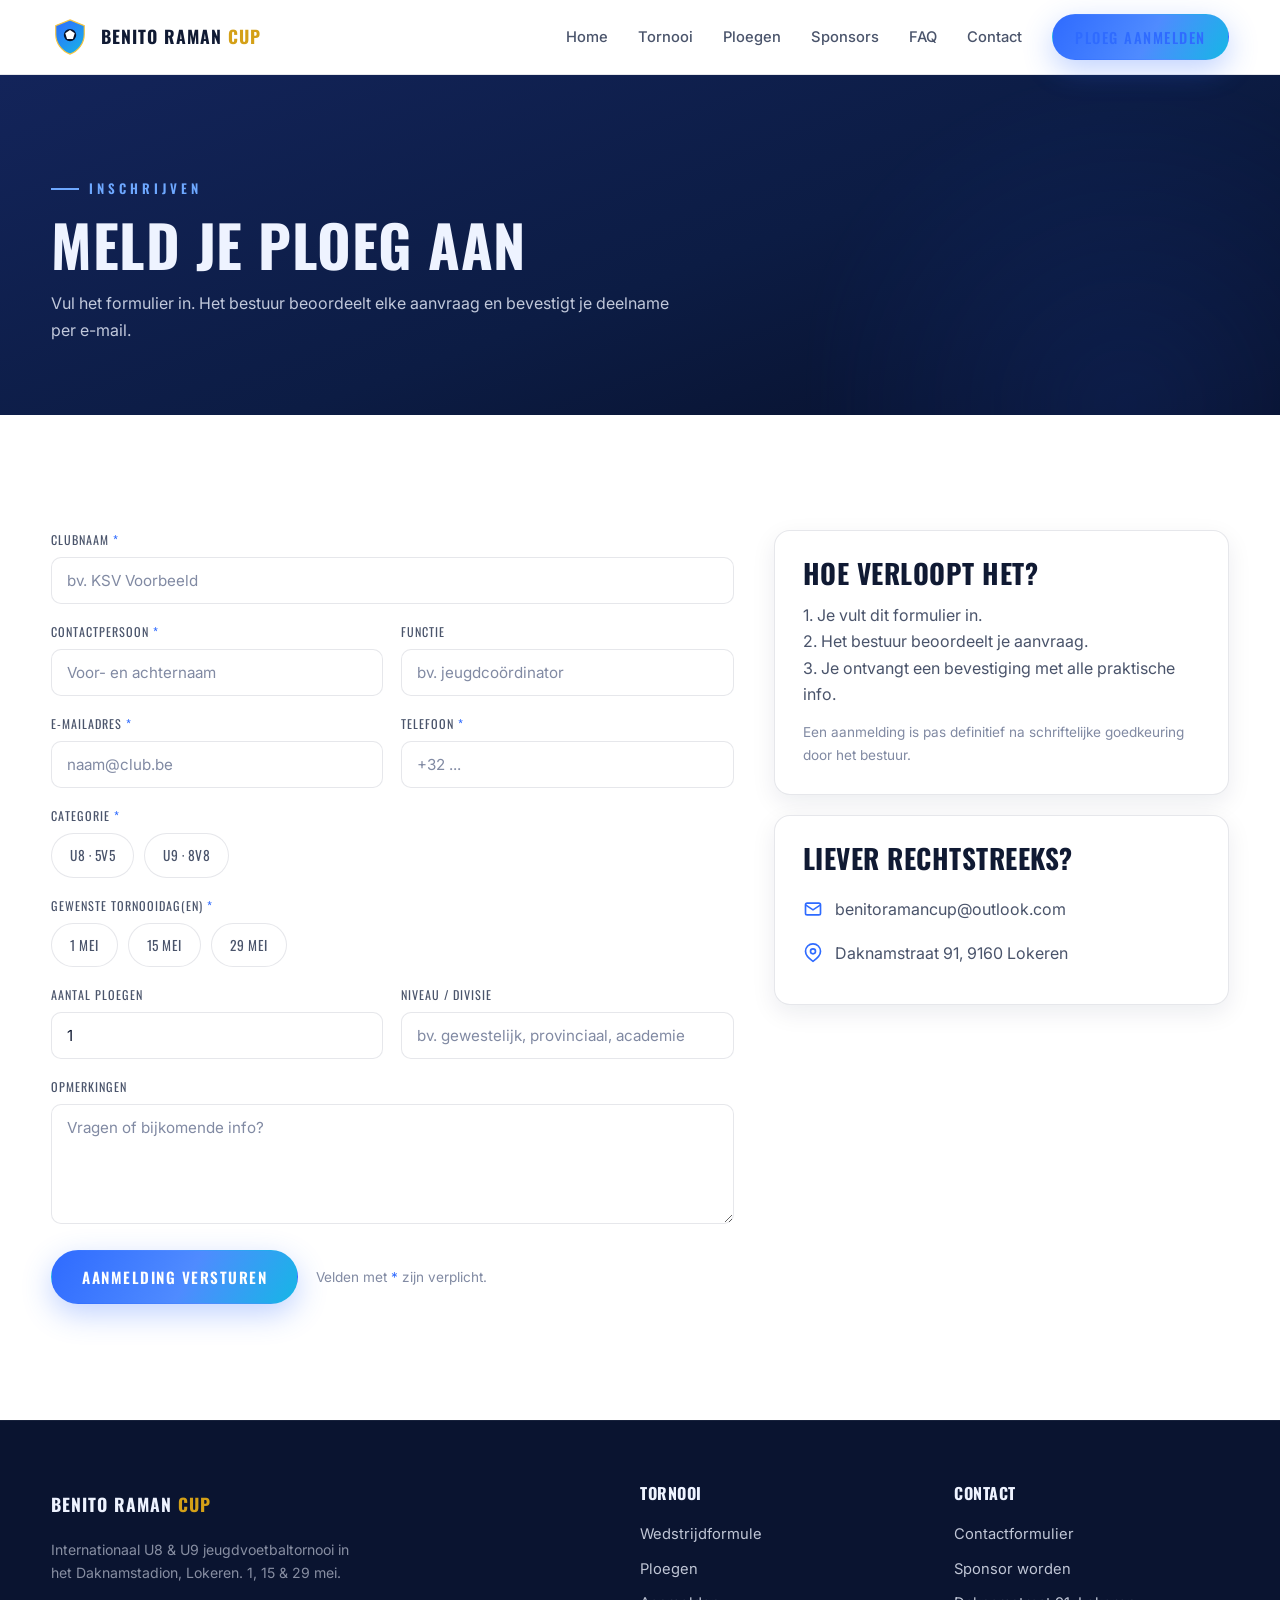
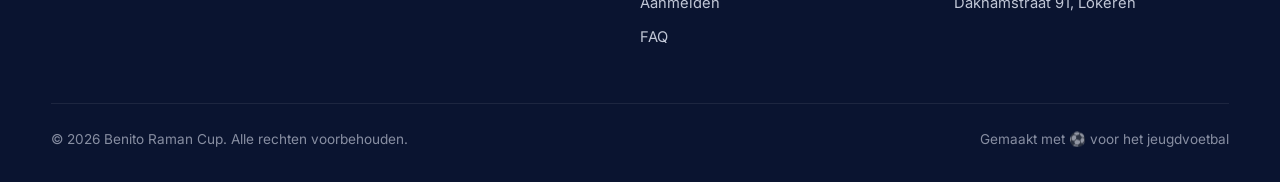
==== aanmelden.html @ d463234b "Initial commit" ====
<!DOCTYPE html>
<html lang="nl">
<head>
  <meta charset="UTF-8" />
  <meta name="viewport" content="width=device-width, initial-scale=1.0" />
  <title>Ploeg aanmelden — Benito Raman Cup</title>
  <meta name="description" content="Meld je ploeg aan voor de Benito Raman Cup. Na goedkeuring door het bestuur ontvang je alle praktische info." />
  <link rel="preconnect" href="https://fonts.googleapis.com" />
  <link rel="preconnect" href="https://fonts.gstatic.com" crossorigin />
  <link href="https://fonts.googleapis.com/css2?family=Oswald:wght@400;500;600;700&family=Inter:wght@400;500;600;700&display=swap" rel="stylesheet" />
  <link rel="stylesheet" href="assets/css/style.css" />
</head>
<body>

  <header class="nav">
    <div class="container nav-inner">
      <a href="index.html" class="brand">
        <svg class="crest" viewBox="0 0 40 40" fill="none" xmlns="http://www.w3.org/2000/svg" aria-hidden="true">
          <path d="M20 2l15 6v9c0 9.5-6.2 17.8-15 21C11.2 34.8 5 26.5 5 17V8l15-6z" fill="url(#cg)" stroke="#f5c542" stroke-width="1.2"/>
          <circle cx="20" cy="18" r="6.5" fill="#07112a"/>
          <path d="M20 12.5l5 3.6-1.9 5.9h-6.2L15 16.1 20 12.5z" fill="#fff"/>
          <defs><linearGradient id="cg" x1="5" y1="2" x2="35" y2="38" gradientUnits="userSpaceOnUse"><stop stop-color="#2f6bff"/><stop offset="1" stop-color="#16b6e6"/></linearGradient></defs>
        </svg>
        <b>BENITO RAMAN <span>CUP</span></b>
      </a>
      <nav class="nav-links" id="navLinks">
        <a href="index.html">Home</a>
        <a href="tornooi.html">Tornooi</a>
        <a href="ploegen.html">Ploegen</a>
        <a href="sponsors.html">Sponsors</a>
        <a href="faq.html">FAQ</a>
        <a href="contact.html">Contact</a>
        <a href="aanmelden.html" class="btn btn-primary active" style="padding:10px 22px;">Ploeg aanmelden</a>
      </nav>
      <button class="nav-toggle" id="navToggle" aria-label="Menu">
        <svg width="26" height="26" viewBox="0 0 24 24" fill="none" stroke="currentColor" stroke-width="2"><line x1="3" y1="6" x2="21" y2="6"/><line x1="3" y1="12" x2="21" y2="12"/><line x1="3" y1="18" x2="21" y2="18"/></svg>
      </button>
    </div>
  </header>

  <section class="page-hero">
    <div class="hero-glow"></div>
    <div class="container page-hero-inner">
      <span class="eyebrow">Inschrijven</span>
      <h1>Meld je ploeg aan</h1>
      <p>Vul het formulier in. Het bestuur beoordeelt elke aanvraag en bevestigt je deelname per e-mail.</p>
    </div>
  </section>

  <section>
    <div class="container form-layout">
      <div class="reveal">
        <form class="form" data-web3form action="https://api.web3forms.com/submit" method="POST">
          <!-- VERVANG onderstaande key door je gratis Web3Forms access key (zie web3forms.com) -->
          <input type="hidden" name="access_key" value="VERVANG-DOOR-WEB3FORMS-ACCESS-KEY" />
          <input type="hidden" name="subject" value="Nieuwe ploegaanmelding — Benito Raman Cup" />
          <input type="hidden" name="from_name" value="Benito Raman Cup — Aanmelding" />
          <input type="checkbox" name="botcheck" class="honeypot" tabindex="-1" autocomplete="off" />

          <div class="form-grid">
            <div class="field full">
              <label for="club">Clubnaam <span class="req">*</span></label>
              <input type="text" id="club" name="Clubnaam" required placeholder="bv. KSV Voorbeeld" />
            </div>
            <div class="field">
              <label for="contact">Contactpersoon <span class="req">*</span></label>
              <input type="text" id="contact" name="Contactpersoon" required placeholder="Voor- en achternaam" />
            </div>
            <div class="field">
              <label for="role">Functie</label>
              <input type="text" id="role" name="Functie" placeholder="bv. jeugdcoördinator" />
            </div>
            <div class="field">
              <label for="email">E-mailadres <span class="req">*</span></label>
              <input type="email" id="email" name="E-mail" required placeholder="naam@club.be" />
            </div>
            <div class="field">
              <label for="phone">Telefoon <span class="req">*</span></label>
              <input type="tel" id="phone" name="Telefoon" required placeholder="+32 ..." />
            </div>

            <div class="field full">
              <label>Categorie <span class="req">*</span></label>
              <div class="choice-row">
                <label class="choice"><input type="checkbox" name="Categorie U8" value="U8" /><span>U8 · 5v5</span></label>
                <label class="choice"><input type="checkbox" name="Categorie U9" value="U9" /><span>U9 · 8v8</span></label>
              </div>
            </div>

            <div class="field full">
              <label>Gewenste tornooidag(en) <span class="req">*</span></label>
              <div class="choice-row">
                <label class="choice"><input type="checkbox" name="Editie 1 mei" value="1 mei" /><span>1 mei</span></label>
                <label class="choice"><input type="checkbox" name="Editie 15 mei" value="15 mei" /><span>15 mei</span></label>
                <label class="choice"><input type="checkbox" name="Editie 29 mei" value="29 mei" /><span>29 mei</span></label>
              </div>
            </div>

            <div class="field">
              <label for="teams">Aantal ploegen</label>
              <input type="number" id="teams" name="Aantal ploegen" min="1" value="1" />
            </div>
            <div class="field">
              <label for="level">Niveau / divisie</label>
              <input type="text" id="level" name="Niveau" placeholder="bv. gewestelijk, provinciaal, academie" />
            </div>

            <div class="field full">
              <label for="msg">Opmerkingen</label>
              <textarea id="msg" name="Opmerkingen" placeholder="Vragen of bijkomende info?"></textarea>
            </div>
          </div>

          <div class="form-actions">
            <button type="submit" class="btn btn-primary">Aanmelding versturen</button>
            <span class="form-note">Velden met <span style="color:var(--accent);">*</span> zijn verplicht.</span>
          </div>
          <div class="form-feedback" role="status" aria-live="polite"></div>
        </form>
      </div>

      <aside class="reveal" style="display:flex;flex-direction:column;gap:20px;">
        <div class="info-card">
          <h3>Hoe verloopt het?</h3>
          <p style="margin-bottom:14px;">1. Je vult dit formulier in.<br/>2. Het bestuur beoordeelt je aanvraag.<br/>3. Je ontvangt een bevestiging met alle praktische info.</p>
          <p class="form-note">Een aanmelding is pas definitief na schriftelijke goedkeuring door het bestuur.</p>
        </div>
        <div class="info-card">
          <h3>Liever rechtstreeks?</h3>
          <div class="info-line">
            <svg width="20" height="20" viewBox="0 0 24 24" fill="none" stroke="currentColor" stroke-width="2"><rect x="3" y="5" width="18" height="14" rx="2"/><path d="m3 7 9 6 9-6"/></svg>
            <a href="mailto:benitoramancup@outlook.com">benitoramancup@outlook.com</a>
          </div>
          <div class="info-line">
            <svg width="20" height="20" viewBox="0 0 24 24" fill="none" stroke="currentColor" stroke-width="2"><path d="M21 10c0 6-9 12-9 12s-9-6-9-12a9 9 0 0 1 18 0Z"/><circle cx="12" cy="10" r="3"/></svg>
            Daknamstraat 91, 9160 Lokeren
          </div>
        </div>
      </aside>
    </div>
  </section>

  <footer class="footer">
    <div class="container">
      <div class="footer-grid">
        <div>
          <a href="index.html" class="brand" style="margin-bottom:14px;"><b>BENITO RAMAN <span>CUP</span></b></a>
          <p class="muted" style="max-width:320px;margin-top:10px;">Internationaal U8 &amp; U9 jeugdvoetbaltornooi in het Daknamstadion, Lokeren. 1, 15 &amp; 29 mei.</p>
        </div>
        <div>
          <h4>Tornooi</h4>
          <a href="tornooi.html">Wedstrijdformule</a>
          <a href="ploegen.html">Ploegen</a>
          <a href="aanmelden.html">Aanmelden</a>
          <a href="faq.html">FAQ</a>
        </div>
        <div>
          <h4>Contact</h4>
          <a href="contact.html">Contactformulier</a>
          <a href="sponsors.html">Sponsor worden</a>
          <a href="https://www.google.com/maps/search/?api=1&query=Daknamstraat+91+9160+Lokeren" target="_blank" rel="noopener">Daknamstraat 91, Lokeren</a>
        </div>
      </div>
      <div class="footer-bottom">
        <span>© <span id="year"></span> Benito Raman Cup. Alle rechten voorbehouden.</span>
        <span>Gemaakt met ⚽ voor het jeugdvoetbal</span>
      </div>
    </div>
  </footer>

  <script src="assets/js/main.js"></script>
</body>
</html>
---- assets/css/style.css ----
/* ============================================================
   BENITO RAMAN CUP — Design System
   Licht/wit thema + donkernavy hero. Blauw & goud accenten.
   ============================================================ */

:root {
  /* Lichte basis */
  --bg:        #ffffff;   /* hoofdsecties */
  --bg-2:      #eef2fb;   /* afwisselende lichte secties (subtiele blauwtint) */
  --surface:   #ffffff;   /* kaarten */
  --surface-2: #f5f7fd;
  --line:      rgba(15, 28, 60, 0.10);
  --line-soft: rgba(15, 28, 60, 0.06);

  /* Donkere secties */
  --dark:      #0a1430;
  --grad-dark: linear-gradient(160deg, #13245a 0%, #0c1c44 55%, #070f28 100%);

  /* Tekst op licht */
  --text:      #101a33;
  --text-soft: #4a546b;
  --text-dim:  #818aa3;
  /* Tekst op donker */
  --on-dark:        #eef3ff;
  --on-dark-soft:   rgba(238, 243, 255, 0.80);
  --on-dark-dim:    rgba(238, 243, 255, 0.55);

  /* Accenten */
  --accent:    #2f6bff;   /* electric blue */
  --accent-2:  #16b6e6;   /* cyan */
  --gold:      #d4a017;   /* goud (tekst op licht) */
  --gold-fill: #f5c542;   /* goud (vlakken) */
  --gold-soft: #ffe9a8;

  --grad-cl:   linear-gradient(120deg, #2f6bff 0%, #4f8bff 55%, #16b6e6 100%);
  --grad-gold: linear-gradient(120deg, #f5c542 0%, #ffe9a8 100%);

  /* Typografie */
  --font-display: 'Oswald', 'Arial Narrow', sans-serif;
  --font-body:    'Inter', system-ui, -apple-system, sans-serif;

  /* Maatvoering */
  --maxw: 1180px;
  --radius:    16px;
  --radius-sm: 10px;
  --shadow:    0 18px 50px rgba(15, 28, 60, 0.12);
  --shadow-sm: 0 8px 24px rgba(15, 28, 60, 0.08);
}

/* ---------- Reset ---------- */
*, *::before, *::after { box-sizing: border-box; margin: 0; padding: 0; }
html { scroll-behavior: smooth; }
body {
  font-family: var(--font-body);
  background: var(--bg);
  color: var(--text);
  line-height: 1.65;
  -webkit-font-smoothing: antialiased;
  overflow-x: hidden;
}
img { max-width: 100%; display: block; }
a { color: inherit; text-decoration: none; }
ul { list-style: none; }

/* ---------- Typografie ---------- */
h1, h2, h3, h4 {
  font-family: var(--font-display);
  font-weight: 700;
  line-height: 1.05;
  letter-spacing: 0.5px;
  text-transform: uppercase;
  color: var(--text);
}
h1 { font-size: clamp(2.6rem, 7vw, 5.2rem); }
h2 { font-size: clamp(2rem, 4.5vw, 3.2rem); }
h3 { font-size: clamp(1.3rem, 2.4vw, 1.7rem); }
p  { color: var(--text-soft); }

.eyebrow {
  font-family: var(--font-display);
  text-transform: uppercase;
  letter-spacing: 4px;
  font-size: 0.82rem;
  font-weight: 600;
  color: var(--accent);
  display: inline-flex;
  align-items: center;
  gap: 10px;
}
.eyebrow::before {
  content: "";
  width: 28px; height: 2px;
  background: var(--accent);
  display: inline-block;
}

.text-gold { color: var(--gold); }
.gradient-text {
  background: var(--grad-cl);
  -webkit-background-clip: text;
  background-clip: text;
  color: transparent;
}

/* ---------- Donkere secties ---------- */
.dark { background: var(--grad-dark); color: var(--on-dark); }
.dark h1, .dark h2, .dark h3, .dark h4 { color: var(--on-dark); }
.dark p { color: var(--on-dark-soft); }
.dark .eyebrow { color: #6ea8ff; }
.dark .eyebrow::before { background: #6ea8ff; }

/* ---------- Layout ---------- */
.container { width: min(var(--maxw), 92vw); margin-inline: auto; }
section { padding: clamp(64px, 9vw, 120px) 0; position: relative; }
.section-head { max-width: 640px; margin-bottom: 56px; }
.section-head.center { margin-inline: auto; text-align: center; }
.section-head h2 { margin: 14px 0 16px; }
.bg-alt { background: var(--bg-2); border-block: 1px solid var(--line); }

/* ---------- Buttons ---------- */
.btn {
  display: inline-flex; align-items: center; gap: 10px;
  font-family: var(--font-display);
  text-transform: uppercase;
  letter-spacing: 1.5px;
  font-weight: 600;
  font-size: 0.95rem;
  padding: 15px 30px;
  border-radius: 50px;
  border: 1px solid transparent;
  cursor: pointer;
  transition: transform .18s ease, box-shadow .18s ease, background .18s ease;
}
.btn:hover { transform: translateY(-2px); }
.btn-primary {
  background: var(--grad-cl);
  color: #ffffff;
  box-shadow: 0 10px 30px rgba(47, 107, 255, 0.30);
}
.btn-primary:hover { box-shadow: 0 16px 40px rgba(47, 107, 255, 0.42); }
.btn-gold {
  background: var(--grad-gold);
  color: #3a2c00;
  box-shadow: 0 10px 30px rgba(245, 197, 66, 0.3);
}
.btn-ghost {
  background: transparent;
  color: var(--text);
  border-color: var(--line);
}
.btn-ghost:hover { background: rgba(15,28,60,0.04); }
.dark .btn-ghost { color: var(--on-dark); border-color: rgba(255,255,255,0.22); }
.dark .btn-ghost:hover { background: rgba(255,255,255,0.08); }

/* ---------- Navbar ---------- */
.nav {
  position: sticky; top: 0; z-index: 100;
  backdrop-filter: blur(14px);
  background: rgba(255, 255, 255, 0.82);
  border-bottom: 1px solid var(--line);
}
.nav-inner {
  display: flex; align-items: center; justify-content: space-between;
  height: 74px;
}
.brand { display: flex; align-items: center; gap: 12px; font-family: var(--font-display); text-transform: uppercase; color: var(--text); }
.brand .crest { width: 38px; height: 38px; }
.brand b { font-weight: 700; letter-spacing: 1px; font-size: 1.1rem; }
.brand span { color: var(--gold); }
.nav-links { display: flex; align-items: center; gap: 30px; }
.nav-links a {
  font-size: 0.92rem; color: var(--text-soft);
  font-weight: 500; transition: color .15s;
  position: relative;
}
.nav-links a:hover { color: var(--text); }
.nav-links a.active { color: var(--accent); }
.nav-toggle { display: none; background: none; border: 0; color: var(--text); cursor: pointer; }

/* ---------- Hero (donkernavy) ---------- */
.hero {
  position: relative;
  min-height: 92vh;
  display: flex; align-items: center;
  overflow: hidden;
  background: var(--grad-dark);
  color: var(--on-dark);
  padding-block: 60px;
}
.hero h1, .hero h2, .hero h3 { color: var(--on-dark); }
.hero p { color: var(--on-dark-soft); }
.hero .eyebrow { color: #6ea8ff; }
.hero .eyebrow::before { background: #6ea8ff; }
.hero-bg { position: absolute; inset: 0; z-index: 0; }
.hero-bg svg { width: 100%; height: 100%; }
.hero-glow {
  position: absolute; z-index: 0;
  width: 70vw; height: 70vw; max-width: 900px; max-height: 900px;
  right: -15%; top: -25%;
  background: radial-gradient(circle, rgba(47,107,255,0.32), transparent 62%);
  filter: blur(20px); pointer-events: none;
}
.hero-glow.two {
  left: -20%; right: auto; top: auto; bottom: -30%;
  background: radial-gradient(circle, rgba(22,182,230,0.22), transparent 62%);
}
.hero-inner { position: relative; z-index: 2; max-width: 760px; }
.hero h1 { margin: 18px 0 22px; }
.hero h1 .line2 { display: block; }
.hero-lead { font-size: clamp(1.05rem, 1.6vw, 1.25rem); max-width: 560px; margin-bottom: 34px; }
.hero-cta { display: flex; gap: 16px; flex-wrap: wrap; }
.hero-dates-label {
  font-family: var(--font-display); text-transform: uppercase; letter-spacing: 3px;
  font-size: .72rem; color: var(--on-dark-dim); margin: 44px 0 14px;
}
.hero-dates {
  display: flex; gap: 14px; flex-wrap: wrap;
}
.date-chip {
  display: flex; align-items: center; gap: 12px;
  background: rgba(255,255,255,0.05); border: 1px solid rgba(255,255,255,0.14);
  border-radius: 14px; padding: 12px 18px;
}
.date-chip .ed {
  font-family: var(--font-display); text-transform: uppercase; letter-spacing: 1px;
  font-size: .66rem; color: var(--on-dark-dim);
  border-right: 1px solid rgba(255,255,255,0.16); padding-right: 12px;
}
.date-chip .dt {
  font-family: var(--font-display); text-transform: uppercase; letter-spacing: 1px;
  font-size: 1.25rem; color: var(--gold-fill); line-height: 1;
}

/* ---------- Cards / grids ---------- */
.grid { display: grid; gap: 24px; }
.grid-3 { grid-template-columns: repeat(3, 1fr); }
.grid-4 { grid-template-columns: repeat(4, 1fr); }

.card {
  background: var(--surface);
  border: 1px solid var(--line);
  border-radius: var(--radius);
  padding: 30px;
  box-shadow: var(--shadow-sm);
  transition: transform .2s ease, border-color .2s ease, box-shadow .2s ease;
  position: relative;
  overflow: hidden;
}
.card:hover { transform: translateY(-5px); border-color: rgba(47,107,255,0.4); box-shadow: var(--shadow); }
.card .num {
  font-family: var(--font-display);
  font-size: 3rem; line-height: 1;
  background: var(--grad-cl);
  -webkit-background-clip: text; background-clip: text; color: transparent;
  margin-bottom: 12px;
}
.card h3 { margin-bottom: 10px; }
.card p { font-size: 0.96rem; }

/* Tournament day cards */
.day-card { display: flex; flex-direction: column; gap: 8px; }
.day-card .tag {
  align-self: flex-start;
  font-family: var(--font-display); text-transform: uppercase;
  letter-spacing: 1.5px; font-size: 0.72rem; font-weight: 600;
  padding: 6px 12px; border-radius: 50px;
  background: rgba(47,107,255,0.10); color: var(--accent);
  border: 1px solid rgba(47,107,255,0.22); margin-bottom: 6px;
}
.day-card .date { font-family: var(--font-display); font-size: 2.4rem; color: var(--text); }
.day-card .date span { color: var(--gold); }

/* ---------- Teams ---------- */
.teams-row { display: flex; flex-wrap: wrap; gap: 18px; justify-content: center; }
.team-chip {
  display: flex; align-items: center; gap: 12px;
  background: var(--surface); border: 1px solid var(--line);
  border-radius: 50px; padding: 12px 22px 12px 14px;
  font-family: var(--font-display); text-transform: uppercase;
  letter-spacing: 1px; font-size: 0.95rem;
  box-shadow: var(--shadow-sm);
  transition: border-color .2s, transform .2s;
}
.team-chip:hover { border-color: var(--gold); transform: translateY(-3px); }
.team-chip .badge {
  width: 34px; height: 34px; border-radius: 50%;
  display: grid; place-items: center;
  background: var(--grad-cl); color: #fff;
  font-weight: 700; font-size: 0.85rem;
}

/* ---------- Format / bracket teaser ---------- */
.format-stages { display: grid; grid-template-columns: repeat(3,1fr); gap: 20px; margin-top: 20px;}
.stage {
  border: 1px solid var(--line); border-radius: var(--radius-sm);
  padding: 22px; background: var(--surface); box-shadow: var(--shadow-sm);
}
.stage .pill {
  display:inline-block; font-family:var(--font-display); text-transform:uppercase;
  letter-spacing:1px; font-size:.72rem; font-weight:600; padding:5px 12px; border-radius:50px;
  margin-bottom:12px;
}
.pill.cl { background:rgba(47,107,255,.12); color:#1d4ed8; }
.pill.el { background:rgba(212,160,23,.15); color:#a16207; }
.pill.cf { background:rgba(22,182,230,.14); color:#0e7490; }

/* ---------- Location ---------- */
.location-card {
  display: grid; grid-template-columns: 1.1fr 1fr; gap: 0;
  border: 1px solid var(--line); border-radius: var(--radius);
  overflow: hidden; background: var(--surface); box-shadow: var(--shadow);
}
.location-info { padding: clamp(28px, 4vw, 48px); }
.location-info h2 { margin-bottom: 18px; }
.location-info .addr { color: var(--text); font-size: 1.1rem; margin: 8px 0 24px; font-weight: 600; }
.location-map { min-height: 320px; background: var(--dark); position: relative; }
.location-map svg { width:100%; height:100%; }

/* ---------- CTA band (donkernavy) ---------- */
.cta-band {
  border-radius: var(--radius);
  background: var(--grad-dark);
  padding: clamp(40px, 6vw, 72px);
  text-align: center;
  color: var(--on-dark);
  position: relative; overflow: hidden;
  border: 1px solid rgba(255,255,255,0.06);
}
.cta-band h2 { color: var(--on-dark); }
.cta-band p { color: var(--on-dark-soft); max-width: 520px; margin: 14px auto 30px; }

/* ---------- Footer (donkernavy) ---------- */
.footer { background: var(--dark); color: var(--on-dark); border-top: 1px solid rgba(255,255,255,0.06); padding: 64px 0 32px; }
.footer .brand { color: var(--on-dark); }
.footer-grid { display: grid; grid-template-columns: 2fr 1fr 1fr; gap: 40px; }
.footer h4 { font-size: 1rem; margin-bottom: 16px; color: var(--on-dark); }
.footer a { color: var(--on-dark-soft); font-size: 0.92rem; display: block; padding: 5px 0; transition: color .15s; }
.footer a:hover { color: var(--gold-fill); }
.footer .muted { color: var(--on-dark-dim); font-size: 0.88rem; }
.footer-bottom {
  margin-top: 48px; padding-top: 24px; border-top: 1px solid rgba(255,255,255,0.08);
  display: flex; justify-content: space-between; flex-wrap: wrap; gap: 12px;
  color: var(--on-dark-dim); font-size: 0.85rem;
}

/* ---------- Reveal animation ---------- */
.reveal { opacity: 0; transform: translateY(24px); transition: opacity .6s ease, transform .6s ease; }
.reveal.in { opacity: 1; transform: none; }

/* ---------- Responsive ---------- */
@media (max-width: 900px) {
  .grid-3, .grid-4, .format-stages { grid-template-columns: 1fr 1fr; }
  .location-card { grid-template-columns: 1fr; }
  .footer-grid { grid-template-columns: 1fr 1fr; }
}
@media (max-width: 620px) {
  .nav-links { display: none; }
  .nav-toggle { display: block; }
  .grid-3, .grid-4, .format-stages, .footer-grid { grid-template-columns: 1fr; }
  section { padding: 56px 0; }
  .section-head { margin-bottom: 36px; }
  .hero { min-height: 78vh; }
  .hero-cta { gap: 12px; }
  .hero-cta .btn { flex: 1 1 auto; justify-content: center; }
  .hero-dates { gap: 18px; margin-top: 34px; }
  .hero-date b { font-size: 1.7rem; }
  .card { padding: 24px; }
  .footer-grid { gap: 28px; }
  .footer-bottom { flex-direction: column; gap: 6px; }
}

/* Mobile menu open state */
.nav-links.open {
  display: flex; position: absolute; top: 74px; left: 0; right: 0;
  flex-direction: column; gap: 0;
  background: #ffffff; border-bottom: 1px solid var(--line); padding: 10px 0;
}
.nav-links.open a { padding: 14px 7vw; width: 100%; }

/* ============================================================
   Subpagina-componenten
   ============================================================ */

/* ---------- Page hero (compacter dan home-hero) ---------- */
.page-hero {
  background: var(--grad-dark); color: var(--on-dark);
  position: relative; overflow: hidden;
  padding: clamp(56px, 9vw, 96px) 0 clamp(48px, 7vw, 72px);
}
.page-hero h1 { color: var(--on-dark); font-size: clamp(2.2rem, 5vw, 3.6rem); margin: 14px 0 16px; }
.page-hero p { color: var(--on-dark-soft); max-width: 620px; }
.page-hero .eyebrow { color: #6ea8ff; }
.page-hero .eyebrow::before { background: #6ea8ff; }
.page-hero .hero-glow { opacity: .4; width: 48vw; right: -12%; top: -35%; }
.page-hero-inner { position: relative; z-index: 2; }

.breadcrumb { font-size: .85rem; color: var(--on-dark-dim); margin-bottom: 6px; }
.breadcrumb a { color: var(--on-dark-soft); }
.breadcrumb a:hover { color: var(--gold-fill); }

/* ---------- Routing flow chart ---------- */
.flow { display: flex; flex-direction: column; align-items: center; gap: 0; }
.flow-node {
  background: var(--surface); border: 1px solid var(--line);
  border-radius: var(--radius-sm); padding: 18px 26px; text-align: center;
  box-shadow: var(--shadow-sm); max-width: 420px;
}
.flow-node .ttl { font-family: var(--font-display); text-transform: uppercase; letter-spacing: 1px; font-size: 1.15rem; }
.flow-node small { color: var(--text-dim); display: block; margin-top: 2px; }
.flow-arrow { width: 2px; height: 34px; background: linear-gradient(var(--accent), transparent); position: relative; }
.flow-arrow::after { content: "▼"; color: var(--accent); position: absolute; bottom: -2px; left: 50%; transform: translateX(-50%); font-size: .7rem; }
.flow-split { display: flex; gap: 24px; width: 100%; justify-content: center; flex-wrap: wrap; }
.flow-branch { display: flex; flex-direction: column; align-items: center; }
.flow-node.cl { border-color: rgba(47,107,255,.5); }
.flow-node.el { border-color: rgba(212,160,23,.5); }
.flow-node.cf { border-color: rgba(22,182,230,.5); }
.flow-node .badge-line { font-family: var(--font-display); text-transform: uppercase; letter-spacing: 1px; font-size: .72rem; font-weight: 700; }
.flow-node.cl .badge-line { color: var(--accent); }
.flow-node.el .badge-line { color: #a16207; }
.flow-node.cf .badge-line { color: #0e7490; }
.flow-merge-note {
  margin-top: 22px; font-size: .92rem; color: var(--text-soft);
  text-align: center; max-width: 540px;
}

/* ---------- Bracket ---------- */
.bracket-block { margin-top: 40px; }
.bracket-title {
  display: flex; align-items: center; gap: 12px; margin-bottom: 18px;
}
.bracket-title .dot { width: 12px; height: 12px; border-radius: 50%; }
.bracket-title h3 { margin: 0; }
.bracket-title.cl .dot { background: var(--accent); }
.bracket-title.el .dot { background: var(--gold-fill); }
.bracket-title.cf .dot { background: var(--accent-2); }

.bracket-wrap { overflow-x: auto; padding-bottom: 8px; }
.bracket { display: flex; gap: 22px; min-width: 720px; }
.round { flex: 1; display: flex; flex-direction: column; justify-content: space-around; gap: 16px; }
.round > .round-label {
  font-family: var(--font-display); text-transform: uppercase; letter-spacing: 1.5px;
  font-size: .72rem; color: var(--text-dim); text-align: center; margin-bottom: 4px;
}
.match {
  background: var(--surface); border: 1px solid var(--line); border-radius: var(--radius-sm);
  box-shadow: var(--shadow-sm); overflow: hidden;
}
.slot {
  display: flex; align-items: center; justify-content: space-between;
  padding: 11px 14px; font-size: .9rem; color: var(--text);
}
.slot + .slot { border-top: 1px solid var(--line); }
.slot .seed { color: var(--text-dim); font-size: .82rem; font-family: var(--font-display); letter-spacing: 1px; }
.match.final { border-color: var(--gold); box-shadow: 0 8px 24px rgba(245,197,66,.18); }
.bracket-note { color: var(--text-dim); font-size: .85rem; margin-top: 12px; }

/* ---------- Schema (placeholder) ---------- */
.schedule-grid { display: grid; grid-template-columns: repeat(3,1fr); gap: 18px; }
.schedule-card {
  background: var(--surface); border: 1px solid var(--line); border-radius: var(--radius-sm);
  padding: 22px; box-shadow: var(--shadow-sm);
}
.schedule-card .time { font-family: var(--font-display); font-size: 1.6rem; color: var(--accent); }
.schedule-card .label { font-size: .9rem; color: var(--text-soft); margin-top: 4px; }

@media (max-width: 760px) {
  .schedule-grid { grid-template-columns: 1fr; }
}

/* ---------- U8 / U9 vergelijking met toggle ---------- */
.compare { max-width: 720px; margin: 0 auto; text-align: center; }
.toggle-tabs {
  display: inline-flex; background: var(--bg-2); border: 1px solid var(--line);
  border-radius: 50px; padding: 5px; gap: 4px;
}
.toggle-btn {
  font-family: var(--font-display); text-transform: uppercase; letter-spacing: 1px;
  font-size: .95rem; padding: 10px 30px; border-radius: 50px; border: 0;
  background: transparent; color: var(--text-soft); cursor: pointer; transition: .18s;
}
.toggle-btn.active { background: var(--grad-cl); color: #fff; box-shadow: 0 6px 18px rgba(47,107,255,.30); }
.compare-panel { margin-top: 28px; display: none; }
.compare-panel.active { display: block; }
.compare-grid { display: grid; grid-template-columns: repeat(2, 1fr); gap: 16px; }
.compare-item {
  background: var(--surface); border: 1px solid var(--line); border-radius: var(--radius-sm);
  padding: 26px 18px; box-shadow: var(--shadow-sm);
}
.compare-item .big { font-family: var(--font-display); font-size: 2.3rem; color: var(--accent); line-height: 1; }
.compare-item .lbl { font-size: .78rem; color: var(--text-dim); text-transform: uppercase; letter-spacing: 1px; margin-top: 8px; }
.compare-hint { font-size: .82rem; color: var(--text-dim); margin-top: 16px; }

/* ---------- Compacte cijfertegels ---------- */
.stat-row { display: grid; grid-template-columns: repeat(3, 1fr); gap: 18px; }
.stat-tile {
  background: var(--surface); border: 1px solid var(--line); border-radius: var(--radius-sm);
  padding: 28px 30px; box-shadow: var(--shadow-sm);
  min-height: 120px;
  display: flex; align-items: center; gap: 18px;
}
.stat-tile .n {
  font-family: var(--font-display); font-size: 2.8rem; line-height: 1;
  flex: 0 0 64px; text-align: center;
  background: var(--grad-cl); -webkit-background-clip: text; background-clip: text; color: transparent;
}
.stat-tile .t {
  font-family: var(--font-display); text-transform: uppercase; letter-spacing: .5px;
  font-size: 1rem; line-height: 1.25; color: var(--text);
  padding-left: 18px; border-left: 1px solid var(--line);
}

@media (max-width: 760px) {
  .stat-row { grid-template-columns: 1fr; }

  /* Brackets: rondes onder elkaar i.p.v. horizontaal scrollen */
  .bracket-wrap { overflow: visible; padding-bottom: 0; }
  .bracket { flex-direction: column; min-width: 0; gap: 26px; }
  .round { gap: 12px; }
  .round > .round-label {
    text-align: left; font-size: .8rem; color: var(--accent);
    margin-bottom: 2px; padding-bottom: 8px; border-bottom: 1px solid var(--line);
  }
}

@media (max-width: 460px) {
  /* Compacte U8/U9 tegels op smalle schermen */
  .compare-item { padding: 18px 8px; }
  .compare-item .big { font-size: 1.7rem; }
  .compare-item .lbl { font-size: .68rem; letter-spacing: .5px; }
  .toggle-btn { padding: 10px 24px; }
}

/* ============================================================
   Ploegen-grid
   ============================================================ */
.club-grid { display: grid; grid-template-columns: repeat(3, 1fr); gap: 20px; }
.club-card {
  background: var(--surface); border: 1px solid var(--line); border-radius: var(--radius);
  padding: 26px; box-shadow: var(--shadow-sm); display: flex; align-items: center; gap: 18px;
  transition: transform .2s, border-color .2s, box-shadow .2s;
}
.club-card:hover { transform: translateY(-4px); border-color: var(--accent); box-shadow: var(--shadow); }
.club-card .crest-badge {
  width: 56px; height: 56px; border-radius: 50%; flex: 0 0 56px;
  display: grid; place-items: center; color: #fff; font-family: var(--font-display);
  font-size: 1.05rem; background: var(--grad-cl);
}
.club-card .c-name { font-family: var(--font-display); text-transform: uppercase; letter-spacing: .5px; font-size: 1.15rem; color: var(--text); }
.club-card .c-meta { font-size: .85rem; color: var(--text-dim); }
.club-card.tbd { border-style: dashed; background: var(--bg-2); box-shadow: none; }
.club-card.tbd .crest-badge { background: rgba(47,107,255,.12); color: var(--accent); }

/* ============================================================
   Formulieren
   ============================================================ */
.form { max-width: 760px; }
.form-grid { display: grid; grid-template-columns: 1fr 1fr; gap: 18px; }
.field { display: flex; flex-direction: column; gap: 7px; }
.field.full { grid-column: 1 / -1; }
.field label {
  font-family: var(--font-display); text-transform: uppercase; letter-spacing: 1px;
  font-size: .76rem; color: var(--text-soft);
}
.field label .req { color: var(--accent); }
.field input, .field select, .field textarea {
  width: 100%; padding: 13px 15px; border: 1px solid var(--line); border-radius: 10px;
  background: var(--surface); color: var(--text); font-family: var(--font-body); font-size: .95rem;
  transition: border-color .15s, box-shadow .15s;
}
.field input::placeholder, .field textarea::placeholder { color: var(--text-dim); }
.field input:focus, .field select:focus, .field textarea:focus {
  outline: none; border-color: var(--accent); box-shadow: 0 0 0 3px rgba(47,107,255,.15);
}
.field textarea { resize: vertical; min-height: 120px; }
.choice-row { display: flex; flex-wrap: wrap; gap: 10px; }
.choice {
  position: relative; cursor: pointer;
}
.choice input { position: absolute; opacity: 0; inset: 0; cursor: pointer; }
.choice span {
  display: inline-block; padding: 10px 18px; border: 1px solid var(--line); border-radius: 50px;
  font-family: var(--font-display); text-transform: uppercase; letter-spacing: .5px; font-size: .85rem;
  color: var(--text-soft); background: var(--surface); transition: .15s;
}
.choice input:checked + span {
  background: rgba(47,107,255,.12); border-color: var(--accent); color: var(--accent);
}
.choice input:focus-visible + span { box-shadow: 0 0 0 3px rgba(47,107,255,.15); }
.form-actions { margin-top: 26px; display: flex; align-items: center; gap: 18px; flex-wrap: wrap; }
.form-note { font-size: .85rem; color: var(--text-dim); }
.honeypot { display: none !important; }
.form-feedback { display: none; margin-top: 20px; padding: 18px 20px; border-radius: var(--radius-sm); font-size: .95rem; }
.form-feedback.ok { display: block; background: rgba(47,107,255,.10); border: 1px solid rgba(47,107,255,.35); color: var(--text); }
.form-feedback.err { display: block; background: rgba(212,160,23,.12); border: 1px solid rgba(212,160,23,.4); color: var(--text); }

.form-layout { display: grid; grid-template-columns: 1.5fr 1fr; gap: 40px; align-items: start; }
@media (max-width: 860px) { .form-layout { grid-template-columns: 1fr; gap: 28px; } }

.info-card {
  background: var(--surface); border: 1px solid var(--line); border-radius: var(--radius);
  padding: 28px; box-shadow: var(--shadow-sm);
}
.info-card h3 { margin-bottom: 14px; }
.info-line { display: flex; align-items: center; gap: 12px; padding: 9px 0; color: var(--text-soft); }
.info-line svg { color: var(--accent); flex: 0 0 auto; }
.info-line a:hover { color: var(--accent); }

/* ============================================================
   FAQ accordion
   ============================================================ */
.faq-list { max-width: 820px; margin: 0 auto; }
.faq-item {
  border: 1px solid var(--line); border-radius: var(--radius-sm); background: var(--surface);
  margin-bottom: 12px; overflow: hidden; box-shadow: var(--shadow-sm);
}
.faq-q {
  width: 100%; text-align: left; background: none; border: 0; cursor: pointer;
  padding: 20px 22px; display: flex; justify-content: space-between; align-items: center; gap: 16px;
  font-family: var(--font-display); text-transform: uppercase; letter-spacing: .5px;
  font-size: 1.02rem; color: var(--text);
}
.faq-q .ico { transition: transform .2s; color: var(--accent); flex: 0 0 auto; font-size: 1.4rem; line-height: 1; }
.faq-item.open .faq-q .ico { transform: rotate(45deg); }
.faq-a { max-height: 0; overflow: hidden; transition: max-height .28s ease; }
.faq-a-inner { padding: 0 22px 20px; color: var(--text-soft); }

/* ============================================================
   Sponsors
   ============================================================ */
.reach-band { display: grid; grid-template-columns: repeat(3, 1fr); gap: 20px; }
.reach-item { text-align: center; }
.reach-item .big {
  font-family: var(--font-display); font-size: clamp(2.4rem, 5vw, 3.4rem); line-height: 1;
  background: var(--grad-cl); -webkit-background-clip: text; background-clip: text; color: transparent;
}
.reach-item .lbl { color: var(--text-soft); margin-top: 8px; }

.tier-grid { display: grid; grid-template-columns: repeat(4, 1fr); gap: 20px; align-items: stretch; }
.tier {
  background: var(--surface); border: 1px solid var(--line); border-radius: var(--radius);
  padding: 28px 26px; box-shadow: var(--shadow-sm); display: flex; flex-direction: column;
}
.tier.featured { border-color: var(--gold); box-shadow: 0 18px 50px rgba(245,197,66,.18); position: relative; }
.tier .ribbon {
  position: absolute; top: 16px; right: 16px; font-family: var(--font-display);
  text-transform: uppercase; letter-spacing: 1px; font-size: .66rem; font-weight: 700;
  background: var(--grad-gold); color: #3a2c00; padding: 4px 12px; border-radius: 50px;
}
.tier .t-name { font-family: var(--font-display); text-transform: uppercase; letter-spacing: 1px; font-size: 1.3rem; }
.tier .t-price { font-family: var(--font-display); font-size: 2rem; color: var(--accent); margin: 10px 0 4px; }
.tier .t-price small { font-size: .8rem; color: var(--text-dim); font-family: var(--font-body); letter-spacing: 0; }
.tier ul { margin: 18px 0 24px; display: flex; flex-direction: column; gap: 10px; }
.tier ul li { display: flex; gap: 10px; align-items: flex-start; font-size: .92rem; color: var(--text-soft); }
.tier ul li::before { content: "✓"; color: var(--accent); font-weight: 700; flex: 0 0 auto; }
.tier .btn { margin-top: auto; justify-content: center; }

@media (max-width: 960px) {
  .tier-grid { grid-template-columns: repeat(2, 1fr); }
  .club-grid { grid-template-columns: repeat(2, 1fr); }
}
@media (max-width: 680px) {
  .form-grid { grid-template-columns: 1fr; }
  .reach-band { grid-template-columns: 1fr; gap: 30px; }
  .tier-grid, .club-grid { grid-template-columns: 1fr; }
}
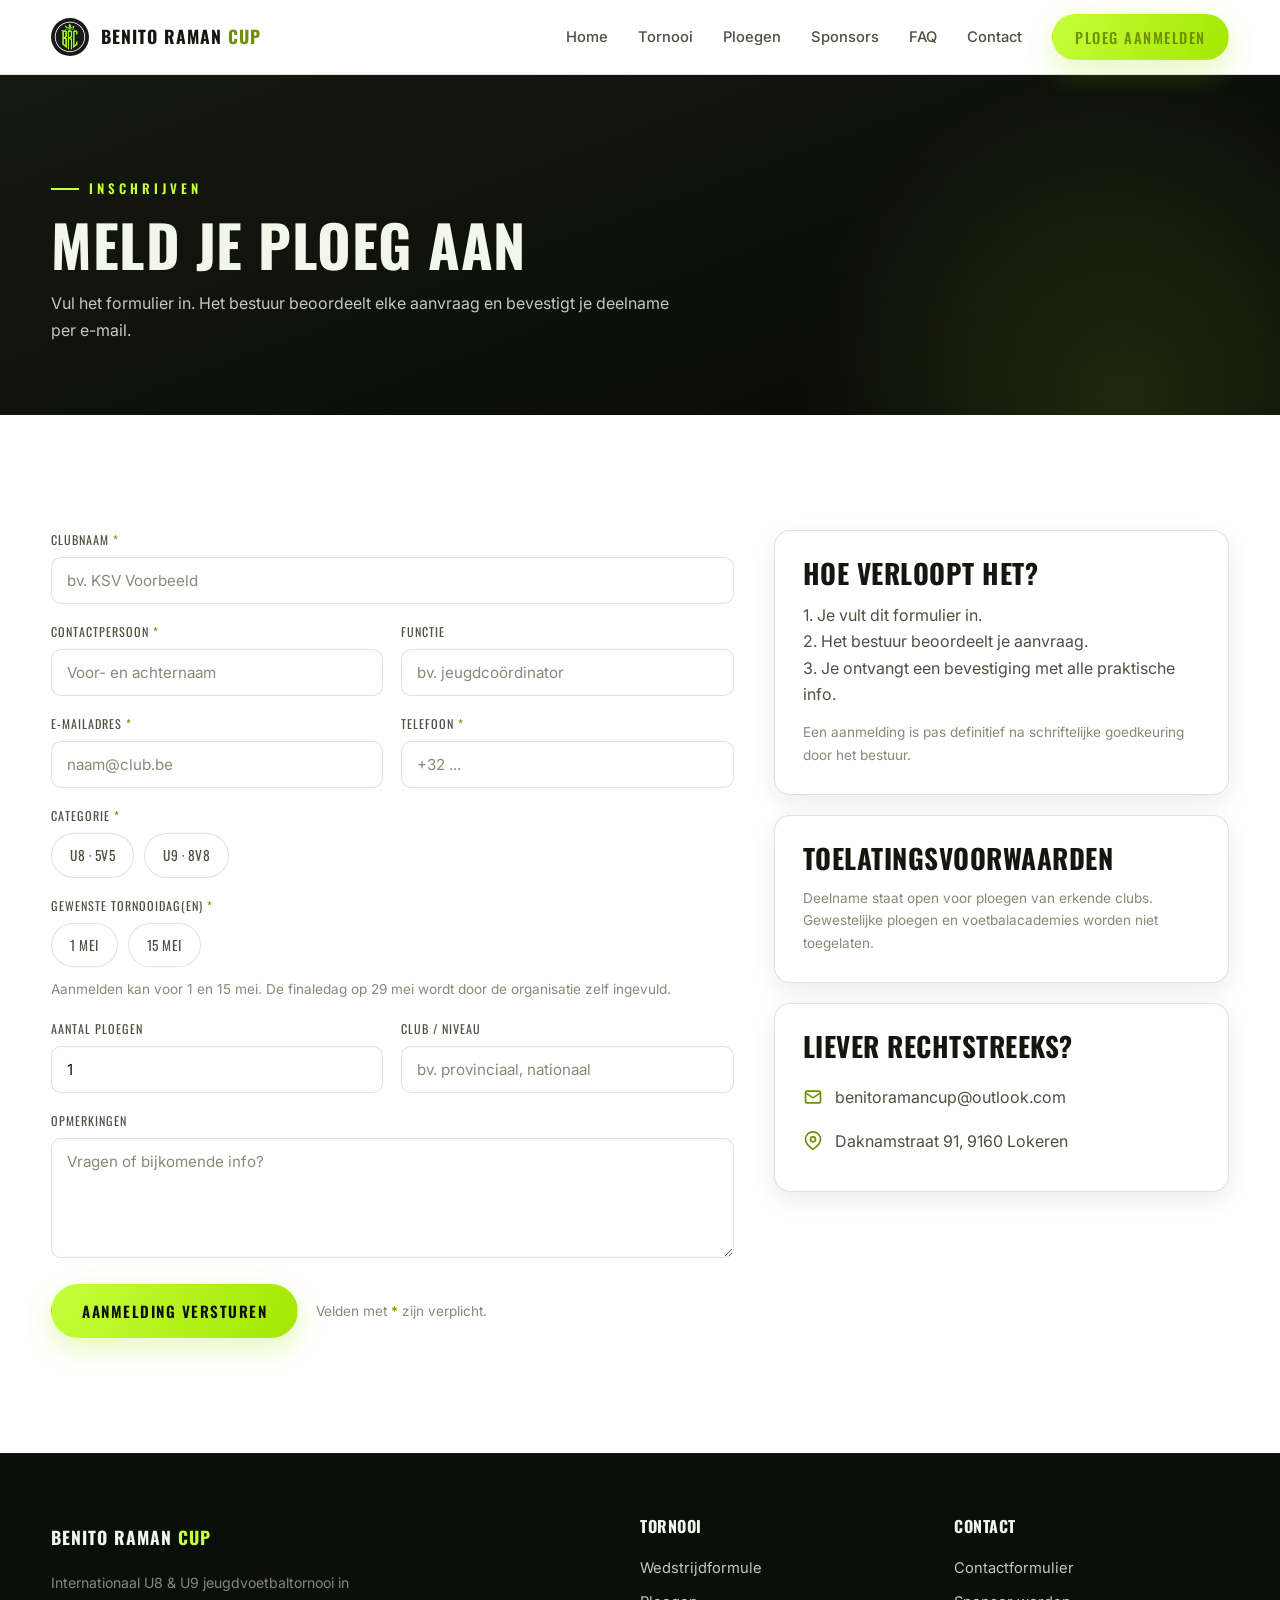
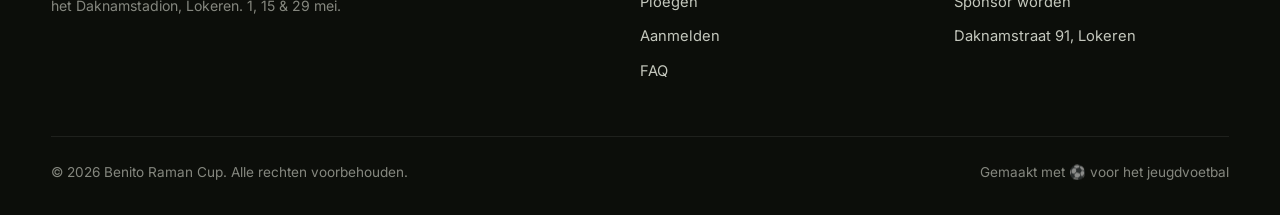
==== commit 79cb5da7: "Sprint 2" ====
--- a/aanmelden.html
+++ b/aanmelden.html
@@ -15,11 +15,11 @@
   <header class="nav">
     <div class="container nav-inner">
       <a href="index.html" class="brand">
-        <svg class="crest" viewBox="0 0 40 40" fill="none" xmlns="http://www.w3.org/2000/svg" aria-hidden="true">
-          <path d="M20 2l15 6v9c0 9.5-6.2 17.8-15 21C11.2 34.8 5 26.5 5 17V8l15-6z" fill="url(#cg)" stroke="#f5c542" stroke-width="1.2"/>
-          <circle cx="20" cy="18" r="6.5" fill="#07112a"/>
-          <path d="M20 12.5l5 3.6-1.9 5.9h-6.2L15 16.1 20 12.5z" fill="#fff"/>
-          <defs><linearGradient id="cg" x1="5" y1="2" x2="35" y2="38" gradientUnits="userSpaceOnUse"><stop stop-color="#2f6bff"/><stop offset="1" stop-color="#16b6e6"/></linearGradient></defs>
+        <img class="crest" src="assets/img/Logo_BRC.jpg" alt="Benito Raman Cup logo" onerror="this.style.display='none';this.nextElementSibling.style.display='block'">
+        <svg class="crest" style="display:none" viewBox="0 0 40 40" fill="none" xmlns="http://www.w3.org/2000/svg" aria-hidden="true">
+          <path d="M20 2l15 6v9c0 9.5-6.2 17.8-15 21C11.2 34.8 5 26.5 5 17V8l15-6z" fill="#0d0f0b"/>
+          <path d="M13 13l2.4-3.4 4.6 2.8 4.6-2.8L27 13z" fill="#c6ff3b"/>
+          <text x="20" y="27.5" text-anchor="middle" font-family="Oswald, sans-serif" font-weight="700" font-size="9" letter-spacing="0.5" fill="#c6ff3b">BRC</text>
         </svg>
         <b>BENITO RAMAN <span>CUP</span></b>
       </a>
@@ -51,8 +51,7 @@
     <div class="container form-layout">
       <div class="reveal">
         <form class="form" data-web3form action="https://api.web3forms.com/submit" method="POST">
-          <!-- VERVANG onderstaande key door je gratis Web3Forms access key (zie web3forms.com) -->
-          <input type="hidden" name="access_key" value="VERVANG-DOOR-WEB3FORMS-ACCESS-KEY" />
+          <input type="hidden" name="access_key" value="4db7440b-41f1-49a1-aa9b-a1ac3716bb6a" />
           <input type="hidden" name="subject" value="Nieuwe ploegaanmelding — Benito Raman Cup" />
           <input type="hidden" name="from_name" value="Benito Raman Cup — Aanmelding" />
           <input type="checkbox" name="botcheck" class="honeypot" tabindex="-1" autocomplete="off" />
@@ -92,8 +91,8 @@
               <div class="choice-row">
                 <label class="choice"><input type="checkbox" name="Editie 1 mei" value="1 mei" /><span>1 mei</span></label>
                 <label class="choice"><input type="checkbox" name="Editie 15 mei" value="15 mei" /><span>15 mei</span></label>
-                <label class="choice"><input type="checkbox" name="Editie 29 mei" value="29 mei" /><span>29 mei</span></label>
               </div>
+              <span class="form-note" style="margin-top:4px;">Aanmelden kan voor 1 en 15 mei. De finaledag op 29 mei wordt door de organisatie zelf ingevuld.</span>
             </div>
 
             <div class="field">
@@ -101,8 +100,8 @@
               <input type="number" id="teams" name="Aantal ploegen" min="1" value="1" />
             </div>
             <div class="field">
-              <label for="level">Niveau / divisie</label>
-              <input type="text" id="level" name="Niveau" placeholder="bv. gewestelijk, provinciaal, academie" />
+              <label for="level">Club / niveau</label>
+              <input type="text" id="level" name="Niveau" placeholder="bv. provinciaal, nationaal" />
             </div>
 
             <div class="field full">
@@ -113,7 +112,7 @@
 
           <div class="form-actions">
             <button type="submit" class="btn btn-primary">Aanmelding versturen</button>
-            <span class="form-note">Velden met <span style="color:var(--accent);">*</span> zijn verplicht.</span>
+            <span class="form-note">Velden met <span style="color:var(--gold);">*</span> zijn verplicht.</span>
           </div>
           <div class="form-feedback" role="status" aria-live="polite"></div>
         </form>
@@ -124,6 +123,10 @@
           <h3>Hoe verloopt het?</h3>
           <p style="margin-bottom:14px;">1. Je vult dit formulier in.<br/>2. Het bestuur beoordeelt je aanvraag.<br/>3. Je ontvangt een bevestiging met alle praktische info.</p>
           <p class="form-note">Een aanmelding is pas definitief na schriftelijke goedkeuring door het bestuur.</p>
+        </div>
+        <div class="info-card">
+          <h3>Toelatingsvoorwaarden</h3>
+          <p class="form-note">Deelname staat open voor ploegen van erkende clubs. Gewestelijke ploegen en voetbalacademies worden niet toegelaten.</p>
         </div>
         <div class="info-card">
           <h3>Liever rechtstreeks?</h3>
--- a/assets/css/style.css
+++ b/assets/css/style.css
@@ -6,34 +6,37 @@
 :root {
   /* Lichte basis */
   --bg:        #ffffff;   /* hoofdsecties */
-  --bg-2:      #eef2fb;   /* afwisselende lichte secties (subtiele blauwtint) */
+  --bg-2:      #f2f4ea;   /* afwisselende lichte secties (subtiele lime-tint) */
   --surface:   #ffffff;   /* kaarten */
-  --surface-2: #f5f7fd;
-  --line:      rgba(15, 28, 60, 0.10);
-  --line-soft: rgba(15, 28, 60, 0.06);
-
-  /* Donkere secties */
-  --dark:      #0a1430;
-  --grad-dark: linear-gradient(160deg, #13245a 0%, #0c1c44 55%, #070f28 100%);
+  --surface-2: #f7f8f1;
+  --line:      rgba(13, 15, 11, 0.12);
+  --line-soft: rgba(13, 15, 11, 0.06);
+
+  /* Donkere secties (bijna-zwart) */
+  --dark:      #0c0e0a;
+  --grad-dark: linear-gradient(160deg, #16190f 0%, #0d0f0a 60%, #070806 100%);
 
   /* Tekst op licht */
-  --text:      #101a33;
-  --text-soft: #4a546b;
-  --text-dim:  #818aa3;
+  --text:      #14160f;
+  --text-soft: #4c5142;
+  --text-dim:  #868b78;
   /* Tekst op donker */
-  --on-dark:        #eef3ff;
-  --on-dark-soft:   rgba(238, 243, 255, 0.80);
-  --on-dark-dim:    rgba(238, 243, 255, 0.55);
+  --on-dark:        #f3f6ea;
+  --on-dark-soft:   rgba(243, 246, 234, 0.80);
+  --on-dark-dim:    rgba(243, 246, 234, 0.52);
 
   /* Accenten */
-  --accent:    #2f6bff;   /* electric blue */
-  --accent-2:  #16b6e6;   /* cyan */
-  --gold:      #d4a017;   /* goud (tekst op licht) */
-  --gold-fill: #f5c542;   /* goud (vlakken) */
-  --gold-soft: #ffe9a8;
-
-  --grad-cl:   linear-gradient(120deg, #2f6bff 0%, #4f8bff 55%, #16b6e6 100%);
-  --grad-gold: linear-gradient(120deg, #f5c542 0%, #ffe9a8 100%);
+  --volt:      #c6ff3b;   /* neongroen (brandkleur) */
+  --volt-dark: #a4e600;   /* dieper lime voor verlopen */
+  --ink:       #0d0f0b;   /* zwart, tekst op volt */
+  --accent:    #c6ff3b;   /* = volt */
+  --accent-2:  #a4e600;
+  --gold:      #6f8f00;   /* leesbaar donkergroen (tekst op licht) */
+  --gold-fill: #c6ff3b;   /* = volt (vlakken) */
+  --gold-soft: #eaffb0;
+
+  --grad-cl:   linear-gradient(120deg, #c6ff3b 0%, #a4e600 100%);
+  --grad-gold: linear-gradient(120deg, #c6ff3b 0%, #a4e600 100%);
 
   /* Typografie */
   --font-display: 'Oswald', 'Arial Narrow', sans-serif;
@@ -82,7 +85,7 @@
   letter-spacing: 4px;
   font-size: 0.82rem;
   font-weight: 600;
-  color: var(--accent);
+  color: var(--gold);
   display: inline-flex;
   align-items: center;
   gap: 10px;
@@ -90,24 +93,28 @@
 .eyebrow::before {
   content: "";
   width: 28px; height: 2px;
-  background: var(--accent);
+  background: var(--gold);
   display: inline-block;
 }
 
-.text-gold { color: var(--gold); }
-.gradient-text {
-  background: var(--grad-cl);
-  -webkit-background-clip: text;
-  background-clip: text;
-  color: transparent;
+/* Markeer-highlight op licht, volt-tekst op donker */
+.text-gold, .gradient-text {
+  background: var(--volt); color: var(--ink);
+  padding: 0 .14em; border-radius: 3px;
+  -webkit-text-fill-color: currentColor;
+}
+.dark .text-gold, .dark .gradient-text,
+.hero .text-gold, .hero .gradient-text,
+.page-hero .text-gold, .page-hero .gradient-text {
+  background: transparent; color: var(--volt); padding: 0;
 }
 
 /* ---------- Donkere secties ---------- */
 .dark { background: var(--grad-dark); color: var(--on-dark); }
 .dark h1, .dark h2, .dark h3, .dark h4 { color: var(--on-dark); }
 .dark p { color: var(--on-dark-soft); }
-.dark .eyebrow { color: #6ea8ff; }
-.dark .eyebrow::before { background: #6ea8ff; }
+.dark .eyebrow { color: var(--volt); }
+.dark .eyebrow::before { background: var(--volt); }
 
 /* ---------- Layout ---------- */
 .container { width: min(var(--maxw), 92vw); margin-inline: auto; }
@@ -134,21 +141,21 @@
 .btn:hover { transform: translateY(-2px); }
 .btn-primary {
   background: var(--grad-cl);
-  color: #ffffff;
-  box-shadow: 0 10px 30px rgba(47, 107, 255, 0.30);
-}
-.btn-primary:hover { box-shadow: 0 16px 40px rgba(47, 107, 255, 0.42); }
+  color: var(--ink);
+  box-shadow: 0 10px 30px rgba(164, 230, 0, 0.28);
+}
+.btn-primary:hover { box-shadow: 0 16px 40px rgba(164, 230, 0, 0.40); }
 .btn-gold {
   background: var(--grad-gold);
-  color: #3a2c00;
-  box-shadow: 0 10px 30px rgba(245, 197, 66, 0.3);
+  color: var(--ink);
+  box-shadow: 0 10px 30px rgba(164, 230, 0, 0.28);
 }
 .btn-ghost {
   background: transparent;
   color: var(--text);
   border-color: var(--line);
 }
-.btn-ghost:hover { background: rgba(15,28,60,0.04); }
+.btn-ghost:hover { background: rgba(13,15,11,0.05); }
 .dark .btn-ghost { color: var(--on-dark); border-color: rgba(255,255,255,0.22); }
 .dark .btn-ghost:hover { background: rgba(255,255,255,0.08); }
 
@@ -167,6 +174,7 @@
 .brand .crest { width: 38px; height: 38px; }
 .brand b { font-weight: 700; letter-spacing: 1px; font-size: 1.1rem; }
 .brand span { color: var(--gold); }
+.dark .brand span, .footer .brand span { color: var(--volt); }
 .nav-links { display: flex; align-items: center; gap: 30px; }
 .nav-links a {
   font-size: 0.92rem; color: var(--text-soft);
@@ -174,7 +182,7 @@
   position: relative;
 }
 .nav-links a:hover { color: var(--text); }
-.nav-links a.active { color: var(--accent); }
+.nav-links a.active { color: var(--gold); }
 .nav-toggle { display: none; background: none; border: 0; color: var(--text); cursor: pointer; }
 
 /* ---------- Hero (donkernavy) ---------- */
@@ -189,20 +197,20 @@
 }
 .hero h1, .hero h2, .hero h3 { color: var(--on-dark); }
 .hero p { color: var(--on-dark-soft); }
-.hero .eyebrow { color: #6ea8ff; }
-.hero .eyebrow::before { background: #6ea8ff; }
+.hero .eyebrow { color: var(--volt); }
+.hero .eyebrow::before { background: var(--volt); }
 .hero-bg { position: absolute; inset: 0; z-index: 0; }
 .hero-bg svg { width: 100%; height: 100%; }
 .hero-glow {
   position: absolute; z-index: 0;
   width: 70vw; height: 70vw; max-width: 900px; max-height: 900px;
   right: -15%; top: -25%;
-  background: radial-gradient(circle, rgba(47,107,255,0.32), transparent 62%);
+  background: radial-gradient(circle, rgba(198,255,59,0.32), transparent 62%);
   filter: blur(20px); pointer-events: none;
 }
 .hero-glow.two {
   left: -20%; right: auto; top: auto; bottom: -30%;
-  background: radial-gradient(circle, rgba(22,182,230,0.22), transparent 62%);
+  background: radial-gradient(circle, rgba(164,230,0,0.18), transparent 62%);
 }
 .hero-inner { position: relative; z-index: 2; max-width: 760px; }
 .hero h1 { margin: 18px 0 22px; }
@@ -246,14 +254,14 @@
   position: relative;
   overflow: hidden;
 }
-.card:hover { transform: translateY(-5px); border-color: rgba(47,107,255,0.4); box-shadow: var(--shadow); }
+.card:hover { transform: translateY(-5px); border-color: var(--volt-dark); box-shadow: var(--shadow); }
 .card .num {
   font-family: var(--font-display);
   font-size: 3rem; line-height: 1;
-  background: var(--grad-cl);
-  -webkit-background-clip: text; background-clip: text; color: transparent;
+  color: var(--text);
   margin-bottom: 12px;
 }
+.card .num::after { content: ""; display: block; width: 42px; height: 4px; background: var(--volt); margin-top: 10px; border-radius: 2px; }
 .card h3 { margin-bottom: 10px; }
 .card p { font-size: 0.96rem; }
 
@@ -264,8 +272,8 @@
   font-family: var(--font-display); text-transform: uppercase;
   letter-spacing: 1.5px; font-size: 0.72rem; font-weight: 600;
   padding: 6px 12px; border-radius: 50px;
-  background: rgba(47,107,255,0.10); color: var(--accent);
-  border: 1px solid rgba(47,107,255,0.22); margin-bottom: 6px;
+  background: rgba(198,255,59,0.18); color: var(--gold);
+  border: 1px solid rgba(164,230,0,0.35); margin-bottom: 6px;
 }
 .day-card .date { font-family: var(--font-display); font-size: 2.4rem; color: var(--text); }
 .day-card .date span { color: var(--gold); }
@@ -285,7 +293,7 @@
 .team-chip .badge {
   width: 34px; height: 34px; border-radius: 50%;
   display: grid; place-items: center;
-  background: var(--grad-cl); color: #fff;
+  background: var(--grad-cl); color: var(--ink);
   font-weight: 700; font-size: 0.85rem;
 }
 
@@ -300,9 +308,9 @@
   letter-spacing:1px; font-size:.72rem; font-weight:600; padding:5px 12px; border-radius:50px;
   margin-bottom:12px;
 }
-.pill.cl { background:rgba(47,107,255,.12); color:#1d4ed8; }
-.pill.el { background:rgba(212,160,23,.15); color:#a16207; }
-.pill.cf { background:rgba(22,182,230,.14); color:#0e7490; }
+.pill.cl { background:rgba(198,255,59,.20); color:#4f7a00; }
+.pill.el { background:rgba(13,15,11,.85); color:#eaffb0; }
+.pill.cf { background:rgba(13,15,11,.06); color:var(--text); }
 
 /* ---------- Location ---------- */
 .location-card {
@@ -389,8 +397,8 @@
 }
 .page-hero h1 { color: var(--on-dark); font-size: clamp(2.2rem, 5vw, 3.6rem); margin: 14px 0 16px; }
 .page-hero p { color: var(--on-dark-soft); max-width: 620px; }
-.page-hero .eyebrow { color: #6ea8ff; }
-.page-hero .eyebrow::before { background: #6ea8ff; }
+.page-hero .eyebrow { color: var(--volt); }
+.page-hero .eyebrow::before { background: var(--volt); }
 .page-hero .hero-glow { opacity: .4; width: 48vw; right: -12%; top: -35%; }
 .page-hero-inner { position: relative; z-index: 2; }
 
@@ -407,17 +415,17 @@
 }
 .flow-node .ttl { font-family: var(--font-display); text-transform: uppercase; letter-spacing: 1px; font-size: 1.15rem; }
 .flow-node small { color: var(--text-dim); display: block; margin-top: 2px; }
-.flow-arrow { width: 2px; height: 34px; background: linear-gradient(var(--accent), transparent); position: relative; }
-.flow-arrow::after { content: "▼"; color: var(--accent); position: absolute; bottom: -2px; left: 50%; transform: translateX(-50%); font-size: .7rem; }
+.flow-arrow { width: 2px; height: 34px; background: linear-gradient(var(--volt-dark), transparent); position: relative; }
+.flow-arrow::after { content: "▼"; color: var(--volt-dark); position: absolute; bottom: -2px; left: 50%; transform: translateX(-50%); font-size: .7rem; }
 .flow-split { display: flex; gap: 24px; width: 100%; justify-content: center; flex-wrap: wrap; }
 .flow-branch { display: flex; flex-direction: column; align-items: center; }
-.flow-node.cl { border-color: rgba(47,107,255,.5); }
-.flow-node.el { border-color: rgba(212,160,23,.5); }
-.flow-node.cf { border-color: rgba(22,182,230,.5); }
+.flow-node.cl { border-color: var(--volt-dark); }
+.flow-node.el { border-color: rgba(13,15,11,.55); }
+.flow-node.cf { border-color: rgba(13,15,11,.25); }
 .flow-node .badge-line { font-family: var(--font-display); text-transform: uppercase; letter-spacing: 1px; font-size: .72rem; font-weight: 700; }
-.flow-node.cl .badge-line { color: var(--accent); }
-.flow-node.el .badge-line { color: #a16207; }
-.flow-node.cf .badge-line { color: #0e7490; }
+.flow-node.cl .badge-line { color: #4f7a00; }
+.flow-node.el .badge-line { color: var(--text); }
+.flow-node.cf .badge-line { color: var(--text-soft); }
 .flow-merge-note {
   margin-top: 22px; font-size: .92rem; color: var(--text-soft);
   text-align: center; max-width: 540px;
@@ -430,9 +438,9 @@
 }
 .bracket-title .dot { width: 12px; height: 12px; border-radius: 50%; }
 .bracket-title h3 { margin: 0; }
-.bracket-title.cl .dot { background: var(--accent); }
-.bracket-title.el .dot { background: var(--gold-fill); }
-.bracket-title.cf .dot { background: var(--accent-2); }
+.bracket-title.cl .dot { background: var(--volt); }
+.bracket-title.el .dot { background: var(--ink); }
+.bracket-title.cf .dot { background: var(--text-dim); }
 
 .bracket-wrap { overflow-x: auto; padding-bottom: 8px; }
 .bracket { display: flex; gap: 22px; min-width: 720px; }
@@ -451,7 +459,7 @@
 }
 .slot + .slot { border-top: 1px solid var(--line); }
 .slot .seed { color: var(--text-dim); font-size: .82rem; font-family: var(--font-display); letter-spacing: 1px; }
-.match.final { border-color: var(--gold); box-shadow: 0 8px 24px rgba(245,197,66,.18); }
+.match.final { border-color: var(--volt-dark); box-shadow: 0 8px 24px rgba(164,230,0,.28); }
 .bracket-note { color: var(--text-dim); font-size: .85rem; margin-top: 12px; }
 
 /* ---------- Schema (placeholder) ---------- */
@@ -460,7 +468,7 @@
   background: var(--surface); border: 1px solid var(--line); border-radius: var(--radius-sm);
   padding: 22px; box-shadow: var(--shadow-sm);
 }
-.schedule-card .time { font-family: var(--font-display); font-size: 1.6rem; color: var(--accent); }
+.schedule-card .time { font-family: var(--font-display); font-size: 1.6rem; color: var(--gold); }
 .schedule-card .label { font-size: .9rem; color: var(--text-soft); margin-top: 4px; }
 
 @media (max-width: 760px) {
@@ -478,15 +486,17 @@
   font-size: .95rem; padding: 10px 30px; border-radius: 50px; border: 0;
   background: transparent; color: var(--text-soft); cursor: pointer; transition: .18s;
 }
-.toggle-btn.active { background: var(--grad-cl); color: #fff; box-shadow: 0 6px 18px rgba(47,107,255,.30); }
+.toggle-btn.active { background: var(--grad-cl); color: var(--ink); box-shadow: 0 6px 18px rgba(164,230,0,.35); }
 .compare-panel { margin-top: 28px; display: none; }
 .compare-panel.active { display: block; }
 .compare-grid { display: grid; grid-template-columns: repeat(2, 1fr); gap: 16px; }
+.compare-grid.three { grid-template-columns: repeat(3, 1fr); }
+.compare-item .big.sm { font-size: 1.35rem; }
 .compare-item {
   background: var(--surface); border: 1px solid var(--line); border-radius: var(--radius-sm);
   padding: 26px 18px; box-shadow: var(--shadow-sm);
 }
-.compare-item .big { font-family: var(--font-display); font-size: 2.3rem; color: var(--accent); line-height: 1; }
+.compare-item .big { font-family: var(--font-display); font-size: 2.3rem; color: var(--text); line-height: 1; }
 .compare-item .lbl { font-size: .78rem; color: var(--text-dim); text-transform: uppercase; letter-spacing: 1px; margin-top: 8px; }
 .compare-hint { font-size: .82rem; color: var(--text-dim); margin-top: 16px; }
 
@@ -500,8 +510,7 @@
 }
 .stat-tile .n {
   font-family: var(--font-display); font-size: 2.8rem; line-height: 1;
-  flex: 0 0 64px; text-align: center;
-  background: var(--grad-cl); -webkit-background-clip: text; background-clip: text; color: transparent;
+  flex: 0 0 64px; text-align: center; color: var(--text);
 }
 .stat-tile .t {
   font-family: var(--font-display); text-transform: uppercase; letter-spacing: .5px;
@@ -517,8 +526,8 @@
   .bracket { flex-direction: column; min-width: 0; gap: 26px; }
   .round { gap: 12px; }
   .round > .round-label {
-    text-align: left; font-size: .8rem; color: var(--accent);
-    margin-bottom: 2px; padding-bottom: 8px; border-bottom: 1px solid var(--line);
+    text-align: left; font-size: .8rem; color: var(--gold);
+    margin-bottom: 2px; padding-bottom: 8px; border-bottom: 2px solid var(--volt);
   }
 }
 
@@ -539,16 +548,16 @@
   padding: 26px; box-shadow: var(--shadow-sm); display: flex; align-items: center; gap: 18px;
   transition: transform .2s, border-color .2s, box-shadow .2s;
 }
-.club-card:hover { transform: translateY(-4px); border-color: var(--accent); box-shadow: var(--shadow); }
+.club-card:hover { transform: translateY(-4px); border-color: var(--volt-dark); box-shadow: var(--shadow); }
 .club-card .crest-badge {
   width: 56px; height: 56px; border-radius: 50%; flex: 0 0 56px;
-  display: grid; place-items: center; color: #fff; font-family: var(--font-display);
+  display: grid; place-items: center; color: var(--ink); font-family: var(--font-display);
   font-size: 1.05rem; background: var(--grad-cl);
 }
 .club-card .c-name { font-family: var(--font-display); text-transform: uppercase; letter-spacing: .5px; font-size: 1.15rem; color: var(--text); }
 .club-card .c-meta { font-size: .85rem; color: var(--text-dim); }
 .club-card.tbd { border-style: dashed; background: var(--bg-2); box-shadow: none; }
-.club-card.tbd .crest-badge { background: rgba(47,107,255,.12); color: var(--accent); }
+.club-card.tbd .crest-badge { background: rgba(198,255,59,.20); color: var(--ink); }
 
 /* ============================================================
    Formulieren
@@ -561,7 +570,7 @@
   font-family: var(--font-display); text-transform: uppercase; letter-spacing: 1px;
   font-size: .76rem; color: var(--text-soft);
 }
-.field label .req { color: var(--accent); }
+.field label .req { color: var(--gold); }
 .field input, .field select, .field textarea {
   width: 100%; padding: 13px 15px; border: 1px solid var(--line); border-radius: 10px;
   background: var(--surface); color: var(--text); font-family: var(--font-body); font-size: .95rem;
@@ -569,7 +578,7 @@
 }
 .field input::placeholder, .field textarea::placeholder { color: var(--text-dim); }
 .field input:focus, .field select:focus, .field textarea:focus {
-  outline: none; border-color: var(--accent); box-shadow: 0 0 0 3px rgba(47,107,255,.15);
+  outline: none; border-color: var(--volt-dark); box-shadow: 0 0 0 3px rgba(164,230,0,.35);
 }
 .field textarea { resize: vertical; min-height: 120px; }
 .choice-row { display: flex; flex-wrap: wrap; gap: 10px; }
@@ -583,15 +592,15 @@
   color: var(--text-soft); background: var(--surface); transition: .15s;
 }
 .choice input:checked + span {
-  background: rgba(47,107,255,.12); border-color: var(--accent); color: var(--accent);
-}
-.choice input:focus-visible + span { box-shadow: 0 0 0 3px rgba(47,107,255,.15); }
+  background: var(--volt); border-color: var(--volt-dark); color: var(--ink);
+}
+.choice input:focus-visible + span { box-shadow: 0 0 0 3px rgba(164,230,0,.35); }
 .form-actions { margin-top: 26px; display: flex; align-items: center; gap: 18px; flex-wrap: wrap; }
 .form-note { font-size: .85rem; color: var(--text-dim); }
 .honeypot { display: none !important; }
 .form-feedback { display: none; margin-top: 20px; padding: 18px 20px; border-radius: var(--radius-sm); font-size: .95rem; }
-.form-feedback.ok { display: block; background: rgba(47,107,255,.10); border: 1px solid rgba(47,107,255,.35); color: var(--text); }
-.form-feedback.err { display: block; background: rgba(212,160,23,.12); border: 1px solid rgba(212,160,23,.4); color: var(--text); }
+.form-feedback.ok { display: block; background: rgba(198,255,59,.18); border: 1px solid var(--volt-dark); color: var(--text); }
+.form-feedback.err { display: block; background: rgba(214,69,44,.10); border: 1px solid rgba(214,69,44,.45); color: var(--text); }
 
 .form-layout { display: grid; grid-template-columns: 1.5fr 1fr; gap: 40px; align-items: start; }
 @media (max-width: 860px) { .form-layout { grid-template-columns: 1fr; gap: 28px; } }
@@ -602,8 +611,8 @@
 }
 .info-card h3 { margin-bottom: 14px; }
 .info-line { display: flex; align-items: center; gap: 12px; padding: 9px 0; color: var(--text-soft); }
-.info-line svg { color: var(--accent); flex: 0 0 auto; }
-.info-line a:hover { color: var(--accent); }
+.info-line svg { color: var(--gold); flex: 0 0 auto; }
+.info-line a:hover { color: var(--gold); }
 
 /* ============================================================
    FAQ accordion
@@ -619,7 +628,7 @@
   font-family: var(--font-display); text-transform: uppercase; letter-spacing: .5px;
   font-size: 1.02rem; color: var(--text);
 }
-.faq-q .ico { transition: transform .2s; color: var(--accent); flex: 0 0 auto; font-size: 1.4rem; line-height: 1; }
+.faq-q .ico { transition: transform .2s; color: var(--gold); flex: 0 0 auto; font-size: 1.4rem; line-height: 1; }
 .faq-item.open .faq-q .ico { transform: rotate(45deg); }
 .faq-a { max-height: 0; overflow: hidden; transition: max-height .28s ease; }
 .faq-a-inner { padding: 0 22px 20px; color: var(--text-soft); }
@@ -631,8 +640,9 @@
 .reach-item { text-align: center; }
 .reach-item .big {
   font-family: var(--font-display); font-size: clamp(2.4rem, 5vw, 3.4rem); line-height: 1;
-  background: var(--grad-cl); -webkit-background-clip: text; background-clip: text; color: transparent;
-}
+  color: var(--text);
+}
+.reach-item .big span { color: var(--gold); }
 .reach-item .lbl { color: var(--text-soft); margin-top: 8px; }
 
 .tier-grid { display: grid; grid-template-columns: repeat(4, 1fr); gap: 20px; align-items: stretch; }
@@ -640,19 +650,34 @@
   background: var(--surface); border: 1px solid var(--line); border-radius: var(--radius);
   padding: 28px 26px; box-shadow: var(--shadow-sm); display: flex; flex-direction: column;
 }
-.tier.featured { border-color: var(--gold); box-shadow: 0 18px 50px rgba(245,197,66,.18); position: relative; }
+.tier.featured { border-color: var(--volt-dark); box-shadow: 0 18px 50px rgba(164,230,0,.22); position: relative; }
 .tier .ribbon {
   position: absolute; top: 16px; right: 16px; font-family: var(--font-display);
   text-transform: uppercase; letter-spacing: 1px; font-size: .66rem; font-weight: 700;
-  background: var(--grad-gold); color: #3a2c00; padding: 4px 12px; border-radius: 50px;
+  background: var(--grad-gold); color: var(--ink); padding: 4px 12px; border-radius: 50px;
 }
 .tier .t-name { font-family: var(--font-display); text-transform: uppercase; letter-spacing: 1px; font-size: 1.3rem; }
-.tier .t-price { font-family: var(--font-display); font-size: 2rem; color: var(--accent); margin: 10px 0 4px; }
+.tier .t-price { font-family: var(--font-display); font-size: 2rem; color: var(--gold); margin: 10px 0 4px; }
 .tier .t-price small { font-size: .8rem; color: var(--text-dim); font-family: var(--font-body); letter-spacing: 0; }
 .tier ul { margin: 18px 0 24px; display: flex; flex-direction: column; gap: 10px; }
 .tier ul li { display: flex; gap: 10px; align-items: flex-start; font-size: .92rem; color: var(--text-soft); }
-.tier ul li::before { content: "✓"; color: var(--accent); font-weight: 700; flex: 0 0 auto; }
+.tier ul li::before { content: "✓"; color: var(--gold); font-weight: 700; flex: 0 0 auto; }
 .tier .btn { margin-top: auto; justify-content: center; }
+
+/* Deelnemerskaart met logo + historiek (verticaal) */
+.club-card { flex-direction: column; align-items: stretch; gap: 0; padding: 0; overflow: hidden; }
+.club-logo {
+  height: 132px; display: grid; place-items: center; padding: 20px;
+  background: var(--dark); border-bottom: 1px solid var(--line);
+}
+.club-logo img { max-height: 92px; max-width: 84%; object-fit: contain; }
+.club-logo .crest-badge { width: 64px; height: 64px; font-size: 1.15rem; }
+.club-card.tbd .club-logo { background: var(--bg-2); }
+/* Logo in navigatie (echte afbeelding met SVG-fallback) */
+.brand img.crest { object-fit: contain; border-radius: 50%; }
+.club-body { padding: 22px 24px; display: flex; flex-direction: column; gap: 6px; }
+.club-hist { font-size: .9rem; color: var(--text-soft); line-height: 1.55; margin-top: 4px; }
+.club-card.tbd .club-logo { background: transparent; }
 
 @media (max-width: 960px) {
   .tier-grid { grid-template-columns: repeat(2, 1fr); }
